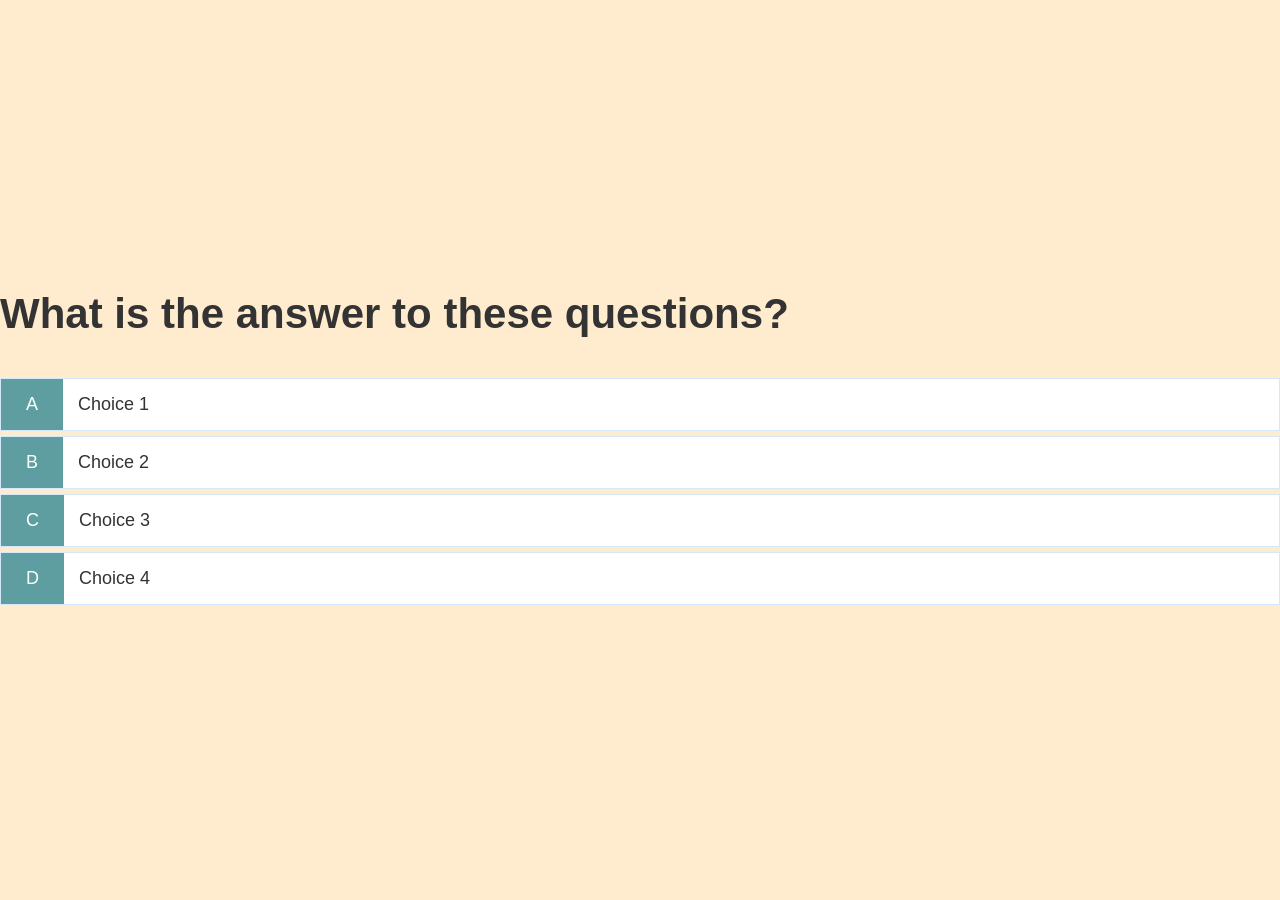
==== game.html @ 7e7a429b "added games section with css classes" ====
<!DOCTYPE html>
<html lang="en">
<head>
    <meta charset="UTF-8">
    <meta name="viewport" content="width=device-width, initial-scale=1.0">
    <title>Quiz App - Play</title>
    <link rel="stylesheet" href="app.css"/>
    <link rel="stylesheet" href="game.css"/>
</head>
<body>
    <div class="container">
        <div id="game" class="justify-center flex-column">
            <h2 id="question">What is the answer to these questions?</h2>
            <div class="choice-container">
                <p class="choice-prefix">A</p>
                <p class="choice-text">Choice 1</p>
            </div>
            <div class="choice-container">
                <p class="choice-prefix">B</p>
                <p class="choice-text">Choice 2</p>
            </div>
            <div class="choice-container">
                <p class="choice-prefix">C</p>
                <p class="choice-text">Choice 3</p>
            </div>
            <div class="choice-container">
                <p class="choice-prefix">D</p>
                <p class="choice-text">Choice 4</p>
            </div>
        </div>
    </div>
    <script src="game.js" ></script>
</body>
</html>
---- app.css ----
:root {
    background-color: blanchedalmond;
    font-size: 62.5%;
}

*{
    box-sizing: border-box;
    font-family: Arial, Helvetica, sans-serif;
    margin: 0;
    padding: 0;
    color: #333;
}

h1,
h2,
h3,
h4 {
    margin-bottom: 1rem;
}

h1 {
    font-size: 5.4rem;
    color: cadetblue;
    margin-bottom: 5rem;
}

h1 > span {
    margin-bottom: 1rem;
}

h2 {
    font-size: 4.2rem;
    margin-bottom: 4rem;
    font-weight: 700;
}

h3 {
    font-size: 2.8rem;
    font-weight: 500;
}

/* UTILITIES */

.container {
    width: 100vw;
    height: 100vh;
    display: flex;
    justify-content: center;
    align-items: center;
    max-width: 80 rem;
    margin: 0 auto;
}

.container > * {
    width: 100%;
}

.flex-column {
    display: flex;
    flex-direction: column;
}

.flex-center {
    justify-content: center;
    align-items: center;
}

.justify-center {
    justify-content: center;
}

.text-center {
    text-align: center;
}

.hidden {
    display: none;
}

/* BUTTONS */

.btn {
    font-size: 1.8rem;
    padding: 1rem 0;
    width: 20rem;
    text-align: center;
    border: 0.1rem solid cadetblue;
    border-radius: 1rem;
    margin-bottom: 1rem;
    text-decoration: none;
    color: cadetblue;
    background-color: white;
}

.btn:hover {
    cursor: pointer;
    box-shadow: 0 0.4rem 1.4rem cadetblue;
    transform: translateY(-0.1rem);
    transition: transform 150ms;
}

.btn[disabled]:hover {
    cursor: not-allowed;
    box-shadow: none;
    transform: none;
}
---- game.css ----
.choice-container {
    display: flex;
    margin-bottom: 0.5rem;
    width: 100%;
    font-size: 1.8rem;
    border: 0.1rem solid rgb(86, 165, 235, 0.25);
    background-color: white;
}

.choice-container:hover {
    cursor: pointer;
    box-shadow: 0 0.4rem 1.4rem 0 cadetblue;
    transform: translateX(-0.1rem);
    transition: transform 150ms;
}

.choice-prefix {
    padding: 1.5rem 2.5rem;
    background-color: cadetblue;
    color: white;
}

.choice-text {
    padding: 1.5rem;
}
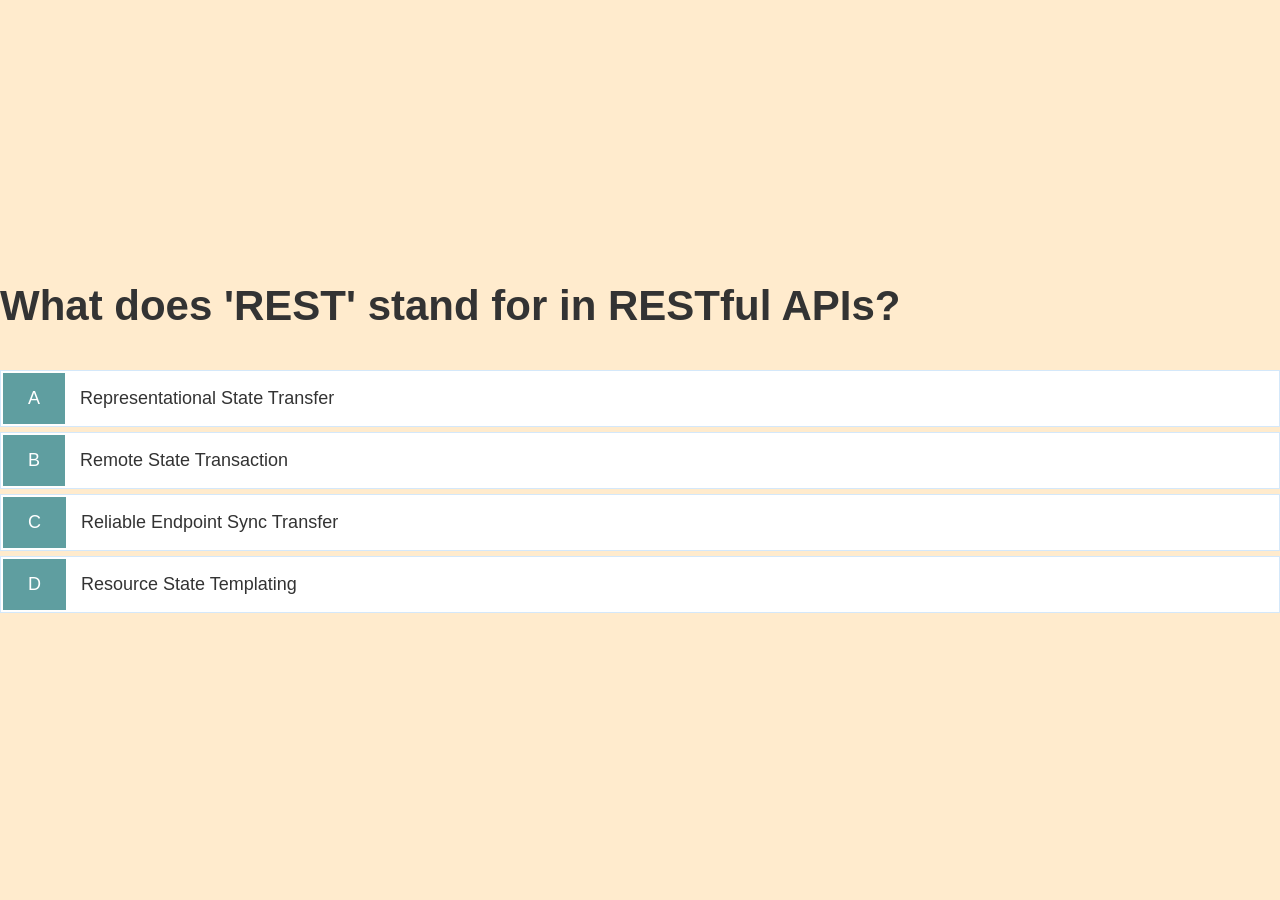
==== commit f316f357: "added sample questions and classes for correct and incorrect" ====
--- a/game.html
+++ b/game.html
@@ -13,19 +13,19 @@
             <h2 id="question">What is the answer to these questions?</h2>
             <div class="choice-container">
                 <p class="choice-prefix">A</p>
-                <p class="choice-text">Choice 1</p>
+                <p class="choice-text" data-number="1">Choice 1</p>
             </div>
             <div class="choice-container">
                 <p class="choice-prefix">B</p>
-                <p class="choice-text">Choice 2</p>
+                <p class="choice-text" data-number="2">Choice 2</p>
             </div>
             <div class="choice-container">
                 <p class="choice-prefix">C</p>
-                <p class="choice-text">Choice 3</p>
+                <p class="choice-text" data-number="3">Choice 3</p>
             </div>
             <div class="choice-container">
                 <p class="choice-prefix">D</p>
-                <p class="choice-text">Choice 4</p>
+                <p class="choice-text" data-number="4">Choice 4</p>
             </div>
         </div>
     </div>
--- a/game.css
+++ b/game.css
@@ -5,6 +5,7 @@
     font-size: 1.8rem;
     border: 0.1rem solid rgb(86, 165, 235, 0.25);
     background-color: white;
+    padding: 0.2rem;
 }
 
 .choice-container:hover {
@@ -22,4 +23,13 @@
 
 .choice-text {
     padding: 1.5rem;
+    width: 100%;
+}
+
+.correct {
+    background-color: green;
+}
+
+.incorrect {
+    background-color: red;
 }
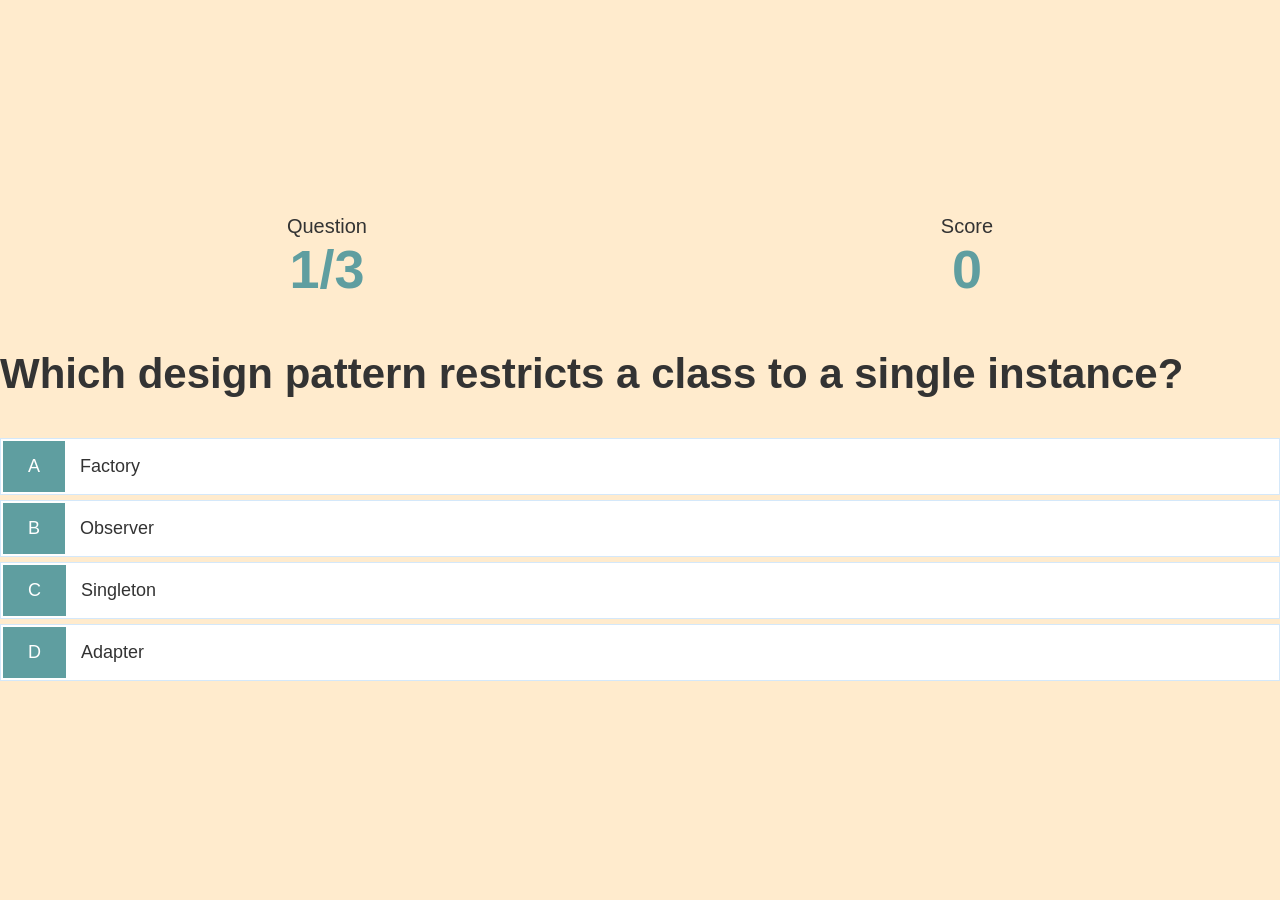
==== commit 24f67cc8: "added a heads up display for score" ====
--- a/game.html
+++ b/game.html
@@ -10,6 +10,20 @@
 <body>
     <div class="container">
         <div id="game" class="justify-center flex-column">
+            <div id="hud">
+                <div id="hud-item">
+                    <p class="hud-prefix">
+                        Question
+                    </p>
+                    <h1 class="hud-main-text" id="questionCounter">1/3</h1>
+                </div>
+                <div id="hud-item">
+                    <p class="hud-prefix">
+                        Score
+                    </p>
+                    <h1 class="hud-main-text" id="score" >0</h1>
+                </div>
+            </div>
             <h2 id="question">What is the answer to these questions?</h2>
             <div class="choice-container">
                 <p class="choice-prefix">A</p>
--- a/game.css
+++ b/game.css
@@ -32,4 +32,18 @@
 
 .incorrect {
     background-color: red;
+}
+
+#hud {
+    display: flex;
+    justify-content: space-around;
+}
+
+.hud-prefix {
+    text-align: center;
+    font-size: 2rem;
+}
+
+.hud-main-text {
+    text-align: center;
 }
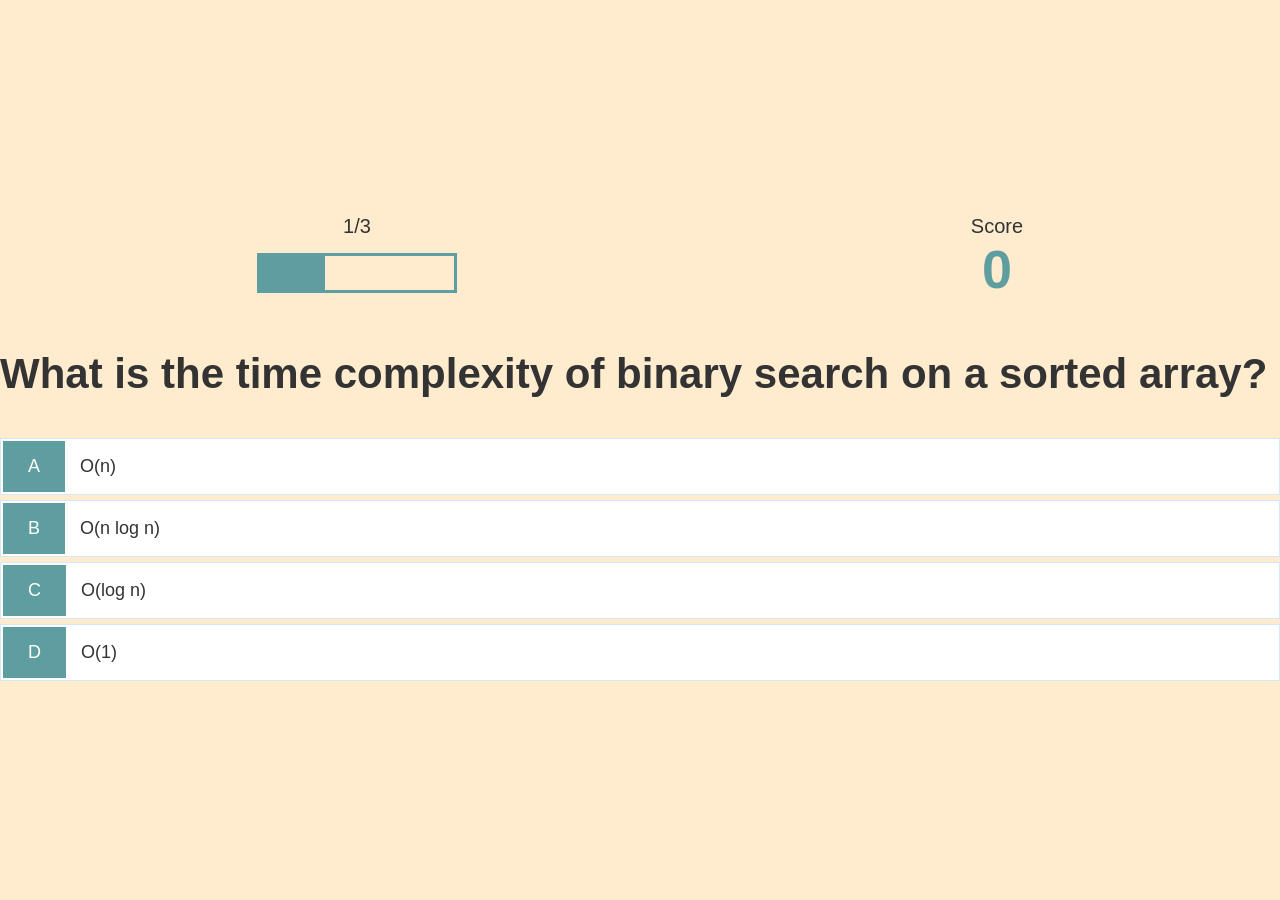
==== commit 6e96c041: "added progress bar" ====
--- a/game.html
+++ b/game.html
@@ -12,10 +12,12 @@
         <div id="game" class="justify-center flex-column">
             <div id="hud">
                 <div id="hud-item">
-                    <p class="hud-prefix">
+                    <p id="progressText" class="hud-prefix">
                         Question
                     </p>
-                    <h1 class="hud-main-text" id="questionCounter">1/3</h1>
+                    <div id="progressBar">
+                        <div id="progressBarFull"></div>
+                    </div>
                 </div>
                 <div id="hud-item">
                     <p class="hud-prefix">
--- a/game.css
+++ b/game.css
@@ -46,4 +46,17 @@
 
 .hud-main-text {
     text-align: center;
+}
+
+#progressBar {
+    width: 20rem;
+    height: 4rem;
+    border: 0.3rem solid cadetblue;
+    margin-top: 1.5rem;
+}
+
+#progressBarFull {
+    height: 3.4rem;
+    background-color: cadetblue;
+    width: 0%;
 }
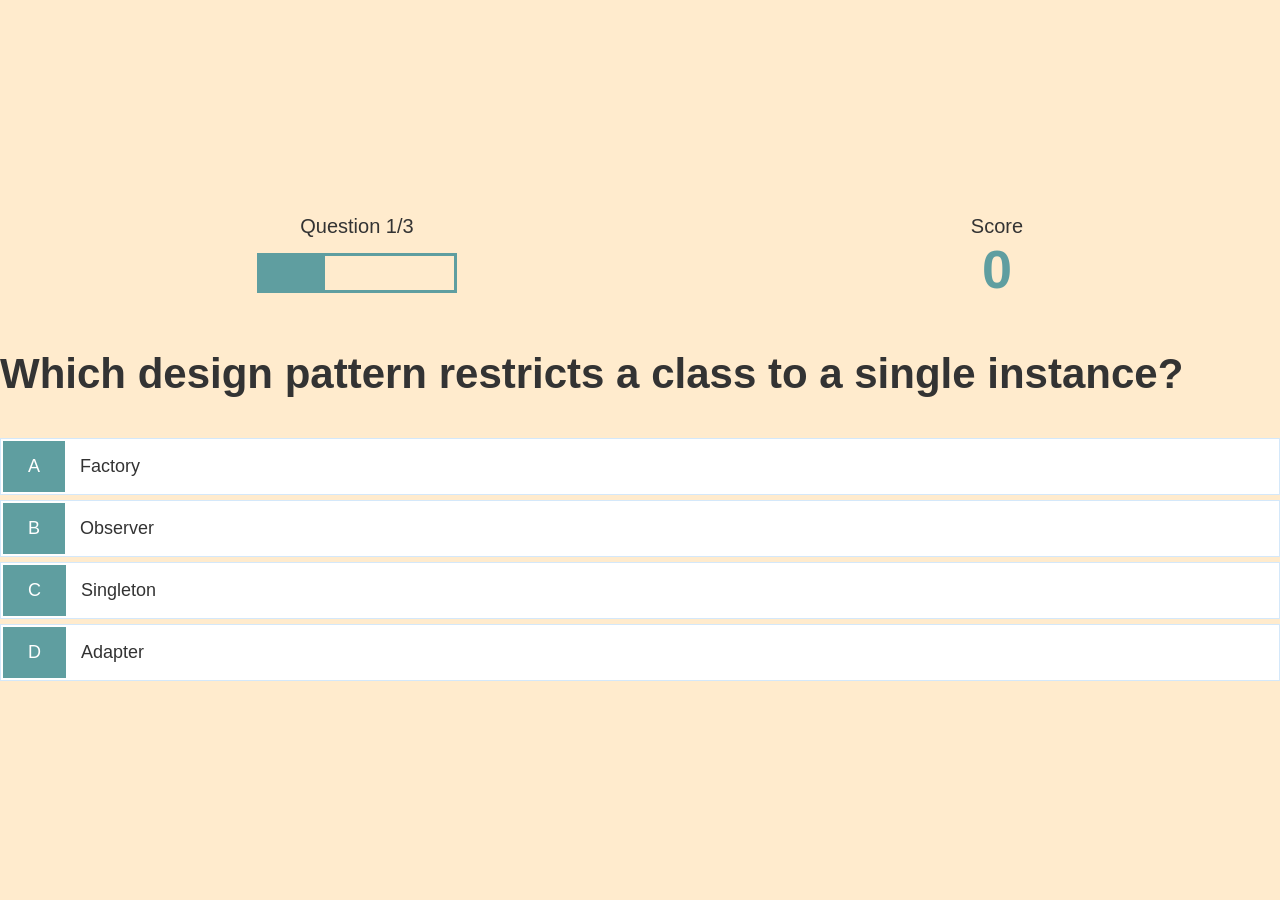
==== commit 40864fbc: "fix: inline question text" ====
--- a/game.html
+++ b/game.html
@@ -12,8 +12,9 @@
         <div id="game" class="justify-center flex-column">
             <div id="hud">
                 <div id="hud-item">
-                    <p id="progressText" class="hud-prefix">
-                        Question
+                    <p class="hud-prefix">
+                        <span>Question</span>
+                        <span id="progressText"></span>
                     </p>
                     <div id="progressBar">
                         <div id="progressBarFull"></div>
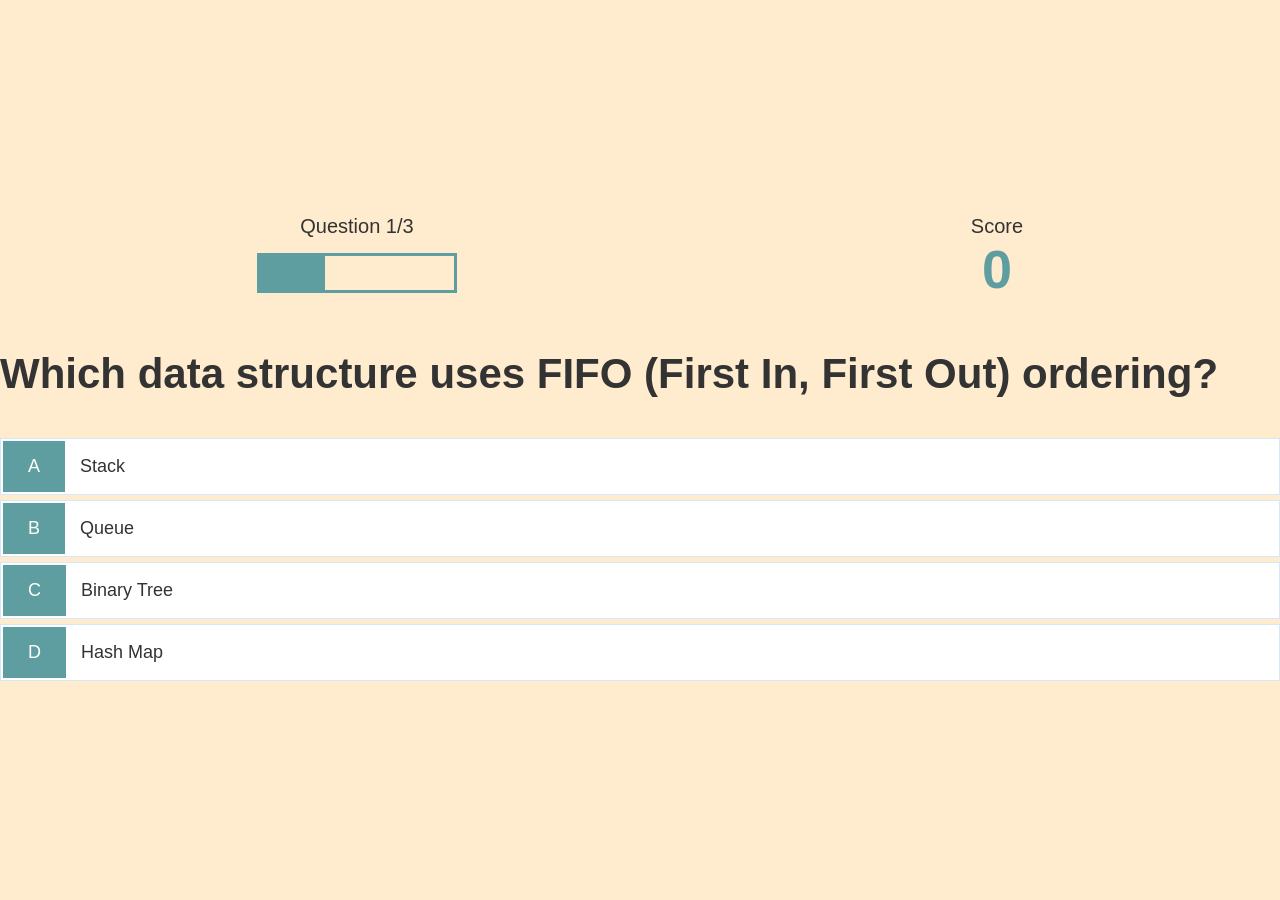
==== commit 5d5c5fc9: "added loader" ====
--- a/game.html
+++ b/game.html
@@ -9,7 +9,8 @@
 </head>
 <body>
     <div class="container">
-        <div id="game" class="justify-center flex-column">
+        <div id="loader"></div>
+        <div id="game" class="justify-center flex-column hidden">
             <div id="hud">
                 <div id="hud-item">
                     <p class="hud-prefix">
--- a/app.css
+++ b/app.css
@@ -85,7 +85,6 @@
     width: 20rem;
     text-align: center;
     border: 0.1rem solid cadetblue;
-    border-radius: 1rem;
     margin-bottom: 1rem;
     text-decoration: none;
     color: cadetblue;
@@ -103,4 +102,25 @@
     cursor: not-allowed;
     box-shadow: none;
     transform: none;
+}
+
+/* FORMS */
+form {
+    width: 100%;
+    display: flex;
+    flex-direction: column;
+    align-items: center;
+}
+
+input {
+    margin-bottom: 1rem;
+    width: 20rem;
+    padding: 1.5rem;
+    font-size: 1.8rem;
+    border: none;
+    box-shadow: 0 0.1rem 1.4rem 0 cadetblue;
+}
+
+input::placeholder {
+    color: #aaa
 }
--- a/game.css
+++ b/game.css
@@ -59,4 +59,25 @@
     height: 3.4rem;
     background-color: cadetblue;
     width: 0%;
+}
+
+
+/* LOADER */
+
+#loader {
+    border: 1.6rem solid white;
+    border-radius: 50%;
+    border-top: 1.6rem solid cadetblue;
+    width: 12rem;
+    height: 12rem;
+    animation: spin 2s linear infinite;
+}
+
+@keyframes spin {
+    0% {
+        transform: rotate(0deg);
+    }
+    100% {
+        transform: rotate(360deg);
+    }
 }
